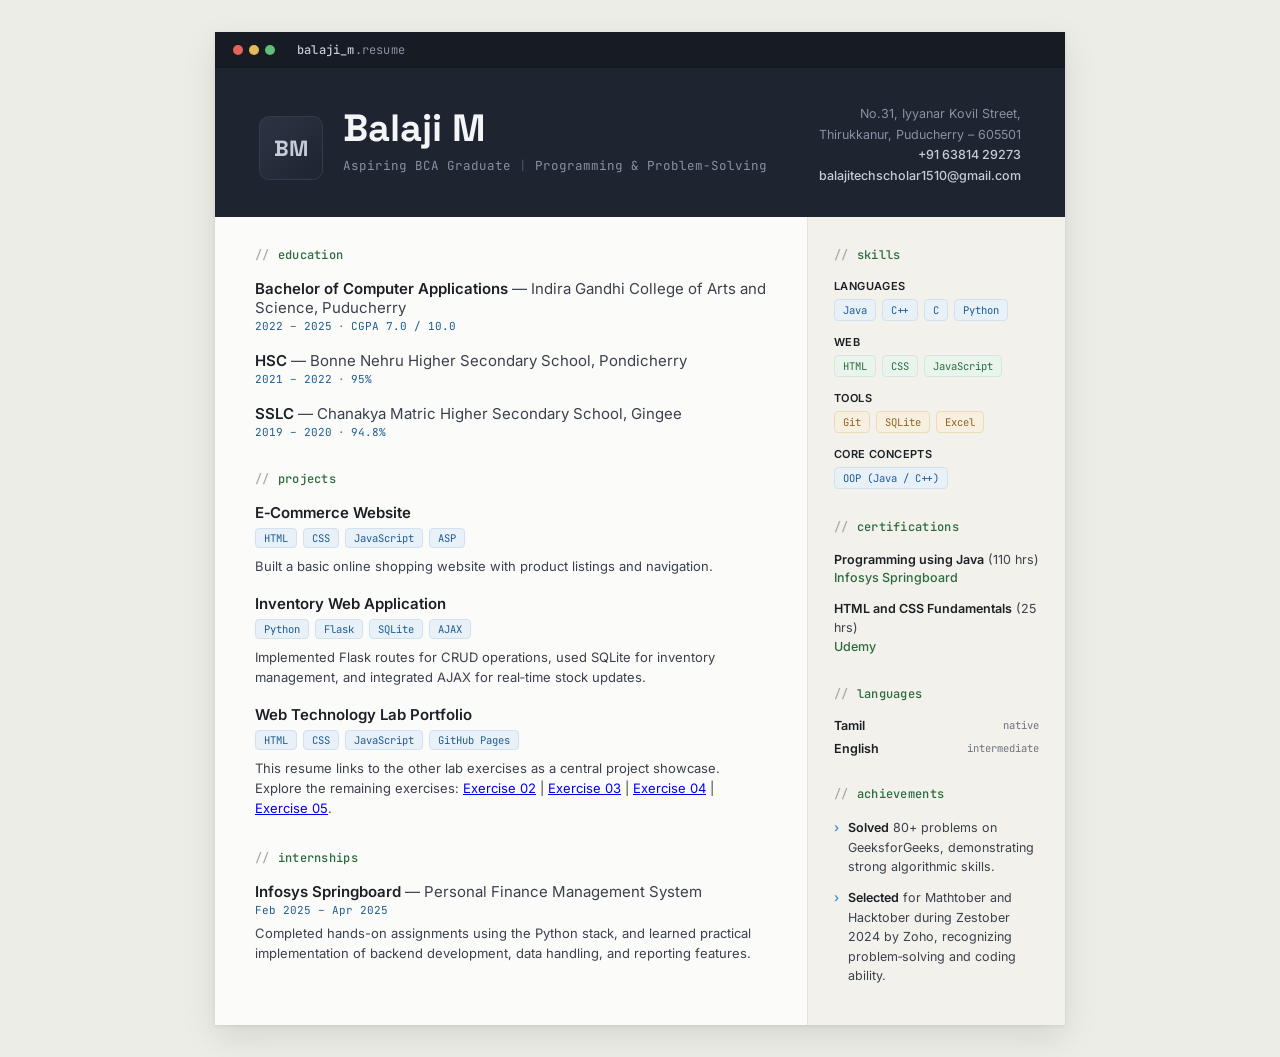
==== index.html @ 6377f4c5 "Sync repository to current workspace state" ====
<!DOCTYPE html>
<html lang="en">
<head>
<meta charset="UTF-8">
<title>Balaji M — Resume</title>
<meta name="viewport" content="width=device-width, initial-scale=1.0">
<link rel="preconnect" href="https://fonts.googleapis.com">
<link rel="preconnect" href="https://fonts.gstatic.com" crossorigin>
<link href="https://fonts.googleapis.com/css2?family=Space+Grotesk:wght@500;600;700&family=JetBrains+Mono:wght@400;500;600&family=Inter:wght@400;500;600&display=swap" rel="stylesheet">
<style>
  :root{
    --ink:#1B2027;
    --ink-soft:#3A414C;
    --muted:#6B7280;
    --paper:#FBFBFA;
    --sidebar:#1E2430;
    --sidebar-text:#C6CDD8;
    --sidebar-muted:#8991A3;
    --line:#E4E3DC;
    --blue:#4C8DCB;
    --blue-dark:#1F5C93;
    --green:#4E9A63;
    --green-dark:#2C6B3D;
    --amber:#B8862E;
    --amber-dark:#8A6421;
    --card-blue-bg:#E8F0F8;
    --card-green-bg:#E9F4EC;
    --card-amber-bg:#F7EFDF;
  }
  *{box-sizing:border-box;}
  html,body{margin:0;padding:0;background:#EDEDE7;}
  body{
    font-family:'Inter',sans-serif;
    color:var(--ink);
    display:flex;
    justify-content:center;
    padding:32px 12px;
  }
  .page{
    width:850px;
    max-width:100%;
    background:var(--paper);
    box-shadow:0 1px 3px rgba(0,0,0,0.08), 0 12px 32px rgba(0,0,0,0.10);
    display:flex;
    flex-direction:column;
    overflow:hidden;
  }
  /* ---- Tab bar (signature element) ---- */
  .tabbar{
    background:#161B24;
    display:flex;
    align-items:center;
    padding:0 18px;
    height:36px;
    gap:6px;
  }
  .dot{width:10px;height:10px;border-radius:50%;}
  .dot.r{background:#E5645A;}
  .dot.y{background:#E5B95C;}
  .dot.g{background:#61C078;}
  .filetab{
    margin-left:16px;
    font-family:'JetBrains Mono',monospace;
    font-size:12px;
    color:var(--sidebar-muted);
    letter-spacing:0.2px;
  }
  .filetab b{color:var(--sidebar-text);font-weight:500;}

  /* ---- Header ---- */
  .header{
    background:var(--sidebar);
    color:var(--sidebar-text);
    padding:36px 44px 30px;
    display:flex;
    justify-content:space-between;
    align-items:flex-end;
    gap:24px;
    flex-wrap:wrap;
  }
  .header-left{display:flex;align-items:center;gap:20px;}
  .avatar{
    width:64px;height:64px;border-radius:10px;
    background:linear-gradient(135deg,#2C3444,#1E2430);
    border:1px solid #333C4E;
    display:flex;align-items:center;justify-content:center;
    font-family:'Space Grotesk',sans-serif;
    font-weight:700;font-size:22px;color:var(--sidebar-text);
    flex-shrink:0;
  }
  .name{
    font-family:'Space Grotesk',sans-serif;
    font-size:38px;
    font-weight:700;
    color:#F4F5F7;
    line-height:1.05;
    margin:0;
  }
  .role{
    font-family:'JetBrains Mono',monospace;
    font-size:12.5px;
    color:var(--sidebar-muted);
    margin-top:8px;
  }
  .role .pipe{color:#4A5468;margin:0 8px;}
  .header-right{
    font-size:12.5px;
    line-height:1.65;
    color:var(--sidebar-muted);
    text-align:right;
    min-width:210px;
  }
  .header-right .bold{color:var(--sidebar-text);font-weight:500;}

  /* ---- Layout ---- */
  .body{
    display:grid;
    grid-template-columns:1fr 258px;
  }
  .main{padding:30px 40px 40px;}
  .side{
    background:#F2F1EB;
    border-left:1px solid var(--line);
    padding:30px 26px 40px;
  }

  /* ---- Section headings (code-comment style) ---- */
  .sec-head{
    font-family:'JetBrains Mono',monospace;
    font-size:12px;
    font-weight:500;
    color:var(--green-dark);
    display:flex;
    align-items:center;
    gap:8px;
    margin:0 0 16px;
    letter-spacing:0.3px;
  }
  .sec-head::before{content:"//";color:#A9AA9F;}
  .side .sec-head{margin-top:30px;}
  .side .sec-head:first-child{margin-top:0;}

  .entry{margin-bottom:18px;}
  .entry:last-child{margin-bottom:0;}
  .entry-title{
    font-size:15px;
    font-weight:600;
    color:var(--ink);
    margin:0 0 2px;
  }
  .entry-title .org{font-weight:400;color:var(--ink-soft);}
  .entry-meta{
    font-family:'JetBrains Mono',monospace;
    font-size:11px;
    color:var(--blue-dark);
    margin:2px 0 6px;
  }
  .entry-meta .sep{color:var(--muted);margin:0 6px;}
  .entry-desc{
    font-size:13px;
    color:var(--ink-soft);
    line-height:1.55;
    margin:0;
  }

  .section{margin-bottom:32px;}
  .section:last-child{margin-bottom:0;}

  /* project tag pill */
  .stack{
    display:flex;flex-wrap:wrap;gap:6px;margin:6px 0 8px;
  }
  .stack span{
    font-family:'JetBrains Mono',monospace;
    font-size:10.5px;
    padding:2px 8px;
    border-radius:4px;
    background:var(--card-blue-bg);
    color:var(--blue-dark);
    border:1px solid #D3E1EF;
  }

  /* ---- Sidebar blocks ---- */
  .contact-list{list-style:none;margin:0 0 4px;padding:0;font-size:12.5px;color:var(--ink-soft);line-height:1.7;}
  .skill-group{margin-bottom:14px;}
  .skill-group:last-child{margin-bottom:0;}
  .skill-label{
    font-size:11px;font-weight:600;color:var(--ink);
    text-transform:uppercase;letter-spacing:0.4px;margin-bottom:6px;
  }
  .chips{display:flex;flex-wrap:wrap;gap:6px;}
  .chip{
    font-family:'JetBrains Mono',monospace;
    font-size:10.5px;
    padding:3px 8px;
    border-radius:4px;
    border:1px solid;
  }
  .chip.blue{background:var(--card-blue-bg);color:var(--blue-dark);border-color:#D3E1EF;}
  .chip.green{background:var(--card-green-bg);color:var(--green-dark);border-color:#D3E9D9;}
  .chip.amber{background:var(--card-amber-bg);color:var(--amber-dark);border-color:#EBDBB8;}

  .cert{margin-bottom:12px;font-size:12.5px;line-height:1.5;color:var(--ink-soft);}
  .cert:last-child{margin-bottom:0;}
  .cert b{color:var(--ink);font-weight:600;}
  .cert .src{color:var(--green-dark);font-weight:500;}

  .lang-row{display:flex;justify-content:space-between;font-size:12.5px;color:var(--ink-soft);margin-bottom:8px;}
  .lang-row:last-child{margin-bottom:0;}
  .lang-row b{color:var(--ink);font-weight:600;}
  .lang-row span.level{font-family:'JetBrains Mono',monospace;font-size:10.5px;color:var(--muted);}

  .ach{font-size:12.5px;color:var(--ink-soft);line-height:1.55;margin-bottom:12px;padding-left:14px;position:relative;}
  .ach:last-child{margin-bottom:0;}
  .ach::before{content:"›";position:absolute;left:0;color:var(--blue);font-weight:600;}
  .ach b{color:var(--ink);font-weight:600;}

  @media print{
    body{background:#fff;padding:0;}
    .page{box-shadow:none;width:100%;}
  }
  @media (max-width:720px){
    .body{grid-template-columns:1fr;}
    .side{border-left:none;border-top:1px solid var(--line);}
    .header{flex-direction:column;align-items:flex-start;}
    .header-right{text-align:left;}
  }
</style>
</head>
<body>
<div class="page">

  <div class="tabbar">
    <span class="dot r"></span><span class="dot y"></span><span class="dot g"></span>
    <span class="filetab"><b>balaji_m</b>.resume</span>
  </div>

  <div class="header">
    <div class="header-left">
      <div class="avatar">BM</div>
      <div>
        <p class="name">Balaji M</p>
        <p class="role">Aspiring BCA Graduate<span class="pipe">|</span>Programming &amp; Problem&#8209;Solving</p>
      </div>
    </div>
    <div class="header-right">
      <div>No.31, Iyyanar Kovil Street,<br>Thirukkanur, Puducherry &#8211; 605501</div>
      <div class="bold">+91 63814 29273</div>
      <div class="bold">balajitechscholar1510@gmail.com</div>
    </div>
  </div>

  <div class="body">
    <div class="main">

      <div class="section">
        <p class="sec-head">education</p>
        <div class="entry">
          <p class="entry-title">Bachelor of Computer Applications <span class="org">— Indira Gandhi College of Arts and Science, Puducherry</span></p>
          <p class="entry-meta">2022 &#8211; 2025<span class="sep">·</span>CGPA 7.0 / 10.0</p>
        </div>
        <div class="entry">
          <p class="entry-title">HSC <span class="org">— Bonne Nehru Higher Secondary School, Pondicherry</span></p>
          <p class="entry-meta">2021 &#8211; 2022<span class="sep">·</span>95%</p>
        </div>
        <div class="entry">
          <p class="entry-title">SSLC <span class="org">— Chanakya Matric Higher Secondary School, Gingee</span></p>
          <p class="entry-meta">2019 &#8211; 2020<span class="sep">·</span>94.8%</p>
        </div>
      </div>

      <div class="section">
        <p class="sec-head">projects</p>
        <div class="entry">
          <p class="entry-title">E&#8209;Commerce Website</p>
          <div class="stack"><span>HTML</span><span>CSS</span><span>JavaScript</span><span>ASP</span></div>
          <p class="entry-desc">Built a basic online shopping website with product listings and navigation.</p>
        </div>
        <div class="entry">
          <p class="entry-title">Inventory Web Application</p>
          <div class="stack"><span>Python</span><span>Flask</span><span>SQLite</span><span>AJAX</span></div>
          <p class="entry-desc">Implemented Flask routes for CRUD operations, used SQLite for inventory management, and integrated AJAX for real&#8209;time stock updates.</p>
        </div>
        <div class="entry">
          <p class="entry-title">Web Technology Lab Portfolio</p>
          <div class="stack"><span>HTML</span><span>CSS</span><span>JavaScript</span><span>GitHub Pages</span></div>
          <p class="entry-desc">This resume links to the other lab exercises as a central project showcase.</p>
          <p class="entry-desc">Explore the remaining exercises: <a href="../Exercise-02/">Exercise 02</a> | <a href="../Exercise-03/">Exercise 03</a> | <a href="../Exercise-04/">Exercise 04</a> | <a href="../Exercise-05/">Exercise 05</a>.</p>
        </div>
      </div>

      <div class="section">
        <p class="sec-head">internships</p>
        <div class="entry">
          <p class="entry-title">Infosys Springboard <span class="org">— Personal Finance Management System</span></p>
          <p class="entry-meta">Feb 2025 &#8211; Apr 2025</p>
          <p class="entry-desc">Completed hands-on assignments using the Python stack, and learned practical implementation of backend development, data handling, and reporting features.</p>
        </div>
      </div>

    </div>

    <div class="side">

      <p class="sec-head">skills</p>
      <div class="skill-group">
        <p class="skill-label">Languages</p>
        <div class="chips">
          <span class="chip blue">Java</span><span class="chip blue">C++</span>
          <span class="chip blue">C</span><span class="chip blue">Python</span>
        </div>
      </div>
      <div class="skill-group">
        <p class="skill-label">Web</p>
        <div class="chips">
          <span class="chip green">HTML</span><span class="chip green">CSS</span><span class="chip green">JavaScript</span>
        </div>
      </div>
      <div class="skill-group">
        <p class="skill-label">Tools</p>
        <div class="chips">
          <span class="chip amber">Git</span><span class="chip amber">SQLite</span><span class="chip amber">Excel</span>
        </div>
      </div>
      <div class="skill-group">
        <p class="skill-label">Core concepts</p>
        <div class="chips"><span class="chip blue">OOP (Java / C++)</span></div>
      </div>

      <p class="sec-head">certifications</p>
      <div class="cert"><b>Programming using Java</b> (110 hrs)<br><span class="src">Infosys Springboard</span></div>
      <div class="cert"><b>HTML and CSS Fundamentals</b> (25 hrs)<br><span class="src">Udemy</span></div>

      <p class="sec-head">languages</p>
      <div class="lang-row"><b>Tamil</b><span class="level">native</span></div>
      <div class="lang-row"><b>English</b><span class="level">intermediate</span></div>

      <p class="sec-head">achievements</p>
      <div class="ach"><b>Solved</b> 80+ problems on GeeksforGeeks, demonstrating strong algorithmic skills.</div>
      <div class="ach"><b>Selected</b> for Mathtober and Hacktober during Zestober 2024 by Zoho, recognizing problem&#8209;solving and coding ability.</div>

    </div>
  </div>

</div>
</body>
</html>
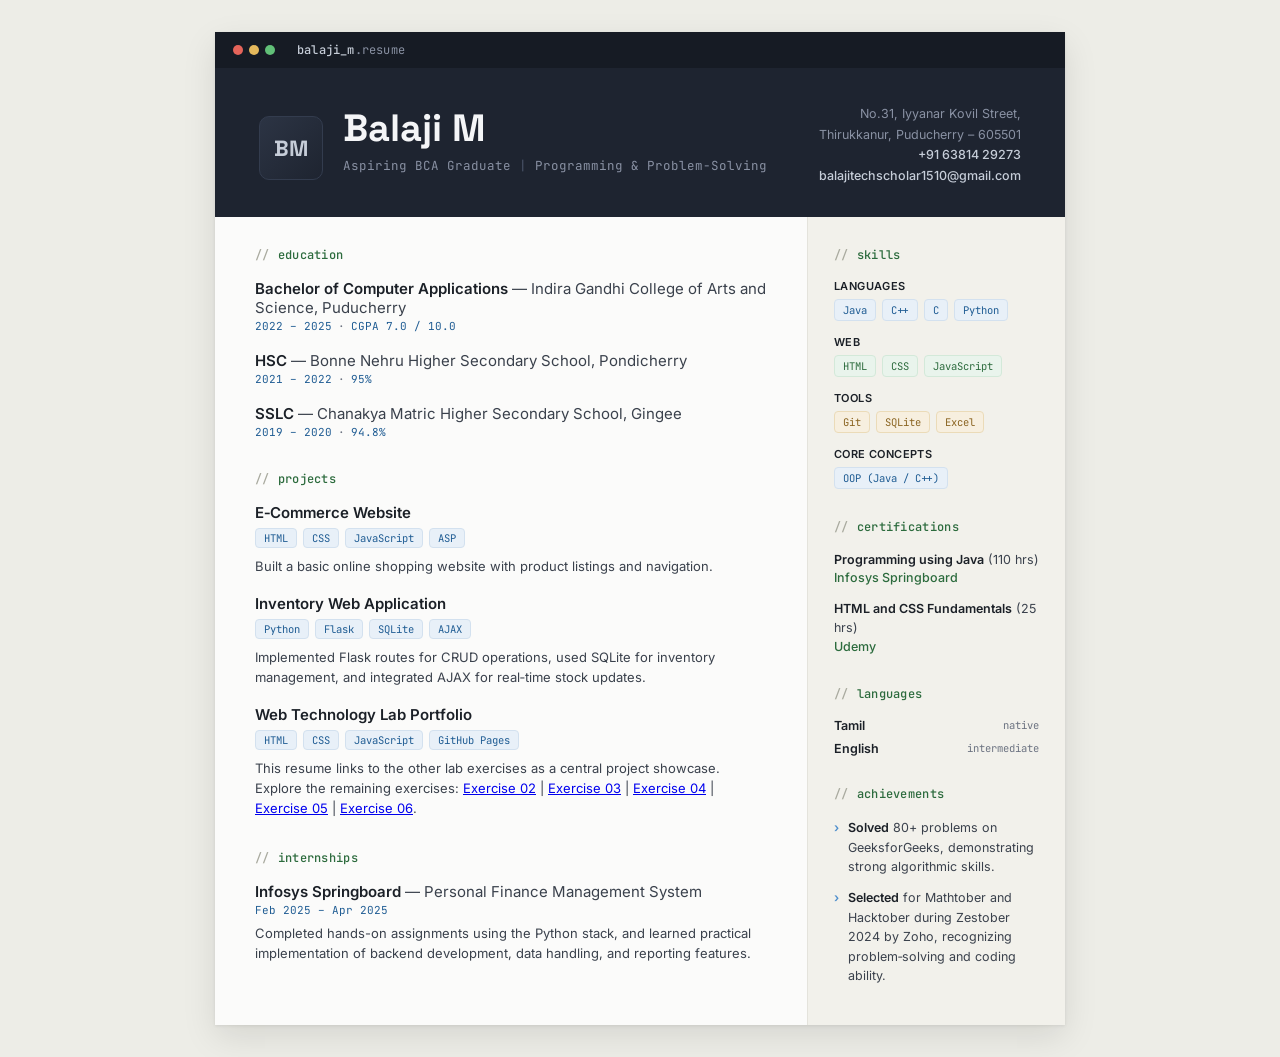
==== commit 5f9941d2: "Add backend exercises 5 and 6" ====
--- a/index.html
+++ b/index.html
@@ -268,7 +268,9 @@
           <p class="entry-meta">2019 &#8211; 2020<span class="sep">·</span>94.8%</p>
         </div>
       </div>
-
+  <div></div>
+  <div></div>
+  <div></div>
       <div class="section">
         <p class="sec-head">projects</p>
         <div class="entry">
@@ -285,7 +287,7 @@
           <p class="entry-title">Web Technology Lab Portfolio</p>
           <div class="stack"><span>HTML</span><span>CSS</span><span>JavaScript</span><span>GitHub Pages</span></div>
           <p class="entry-desc">This resume links to the other lab exercises as a central project showcase.</p>
-          <p class="entry-desc">Explore the remaining exercises: <a href="../Exercise-02/">Exercise 02</a> | <a href="../Exercise-03/">Exercise 03</a> | <a href="../Exercise-04/">Exercise 04</a> | <a href="../Exercise-05/">Exercise 05</a>.</p>
+          <p class="entry-desc">Explore the remaining exercises: <a href="./Exercise-02/index.html">Exercise 02</a> | <a href="./Exercise-03/index.html">Exercise 03</a> | <a href="./Exercise-04/">Exercise 04</a> | <a href="./Exercise-05/index.html">Exercise 05</a> | <a href="./Exercise-06/index.php">Exercise 06</a>.</p>
         </div>
       </div>
 
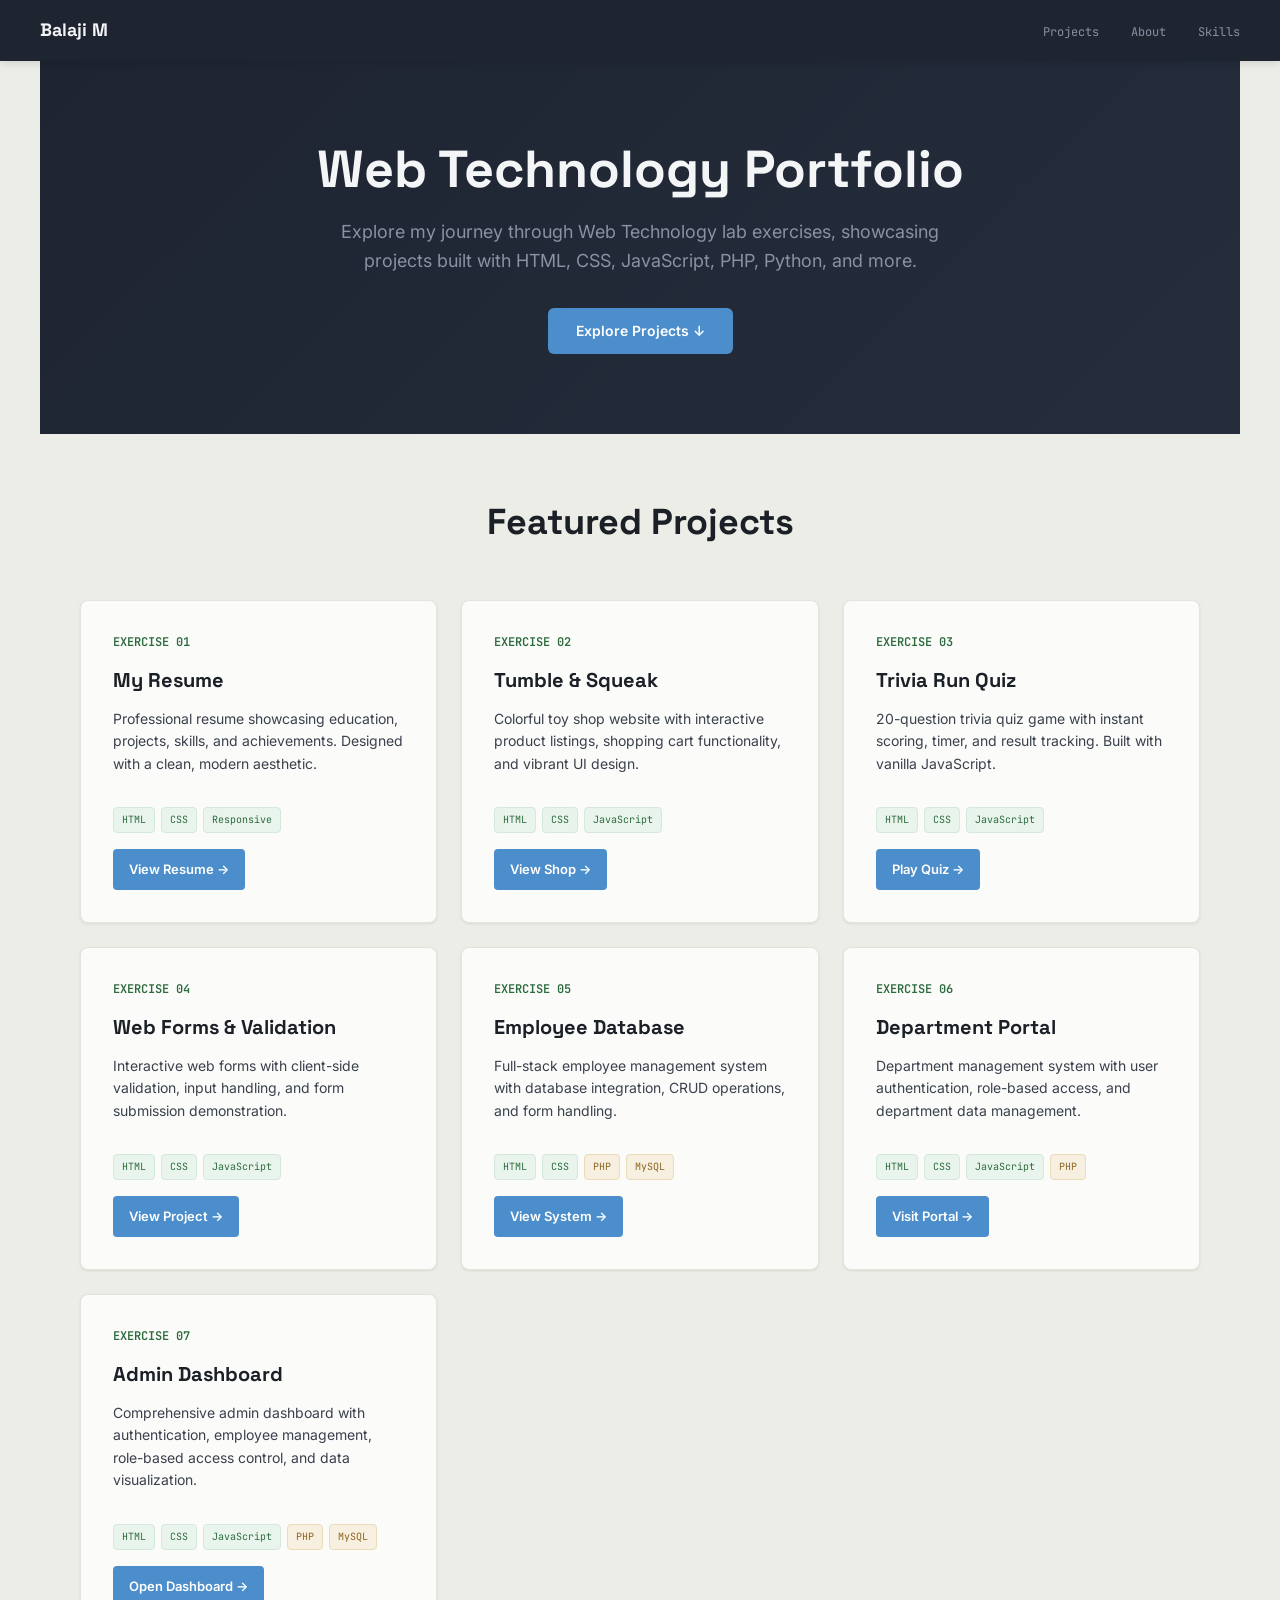
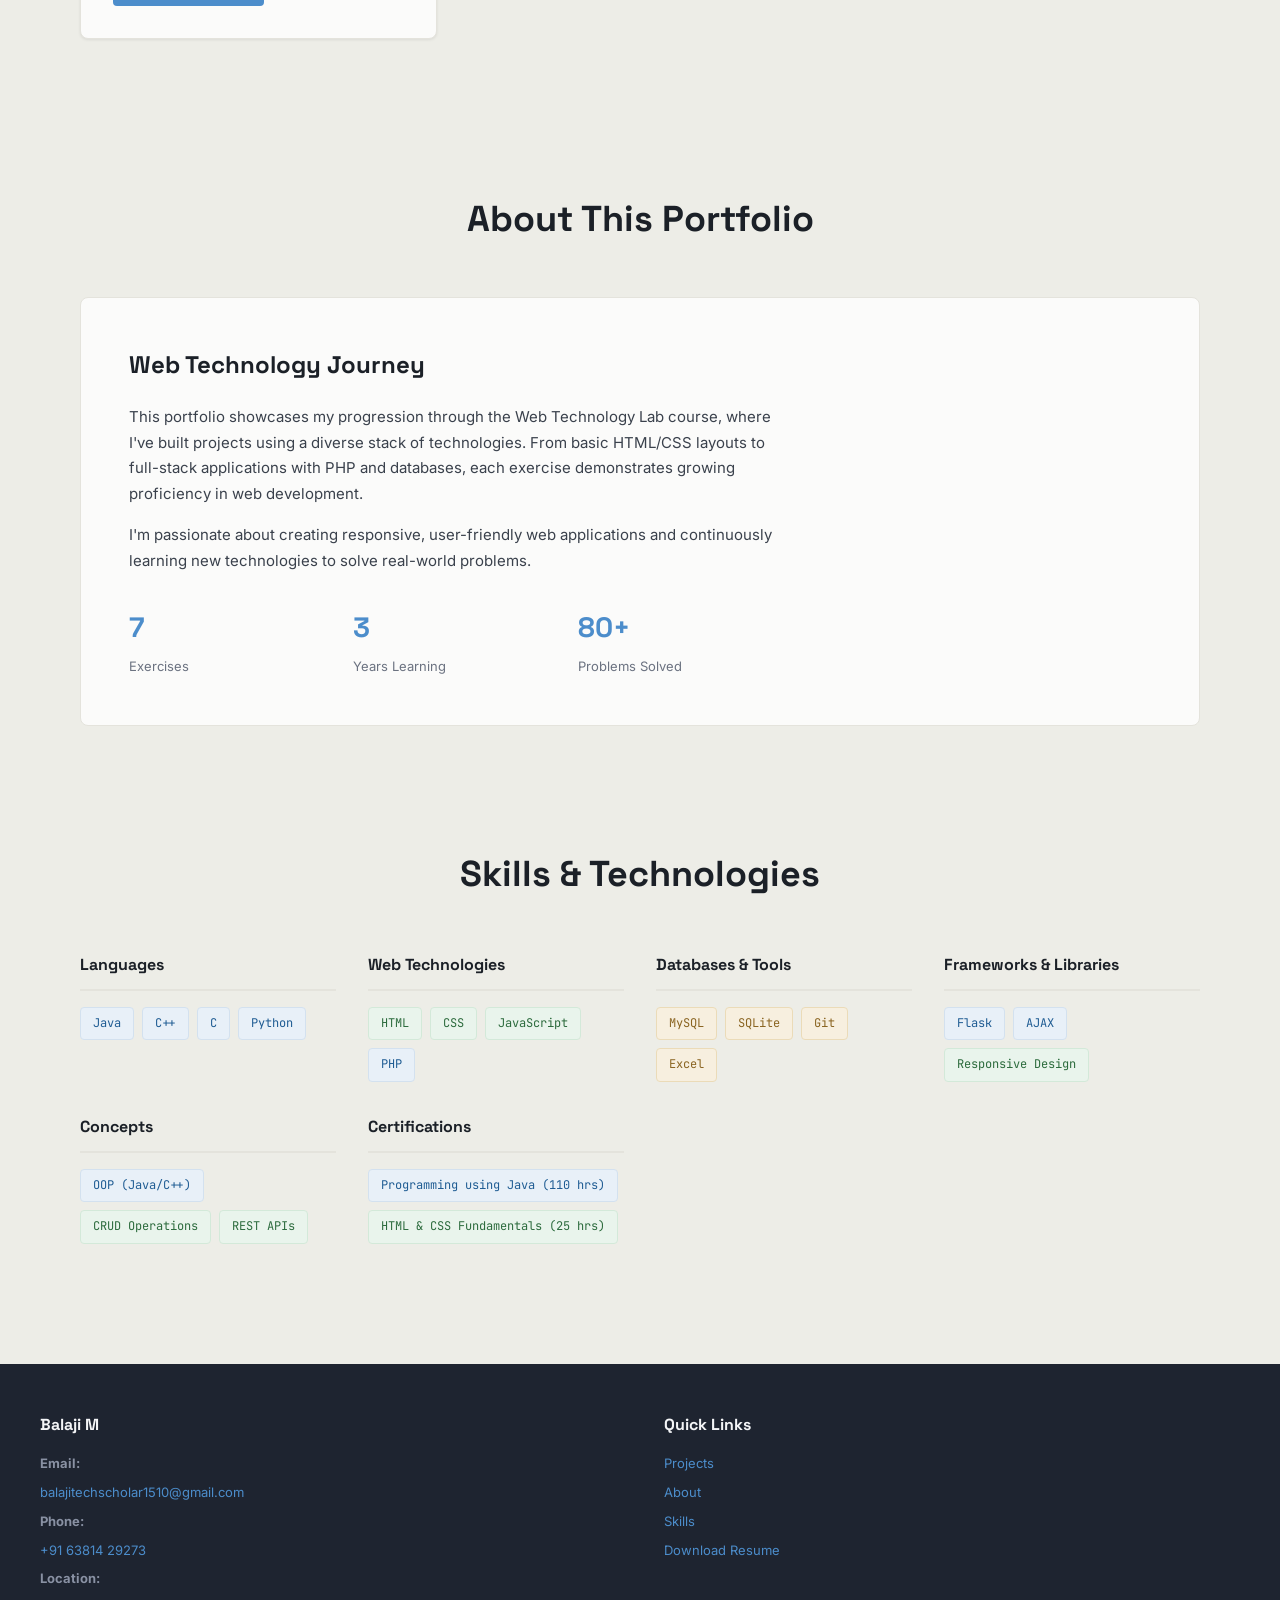
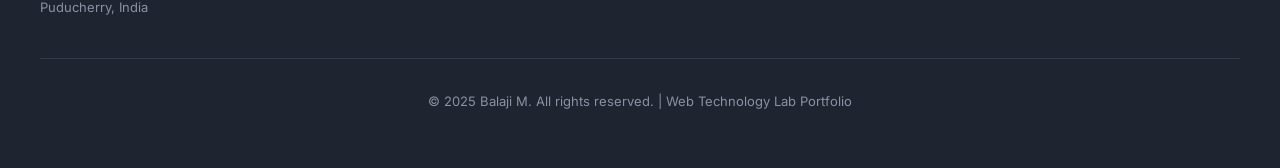
==== commit b62221cc: "Add web technology portfolio exercises Co-authored-by: Copilot <223556219+Copilot@users.noreply.gith" ====
--- a/index.html
+++ b/index.html
@@ -2,7 +2,7 @@
 <html lang="en">
 <head>
 <meta charset="UTF-8">
-<title>Balaji M — Resume</title>
+<title>Balaji M — Web Technology Portfolio</title>
 <meta name="viewport" content="width=device-width, initial-scale=1.0">
 <link rel="preconnect" href="https://fonts.googleapis.com">
 <link rel="preconnect" href="https://fonts.gstatic.com" crossorigin>
@@ -26,324 +26,622 @@
     --card-blue-bg:#E8F0F8;
     --card-green-bg:#E9F4EC;
     --card-amber-bg:#F7EFDF;
+    --bg-light:#EDEDE7;
   }
   *{box-sizing:border-box;}
-  html,body{margin:0;padding:0;background:#EDEDE7;}
+  html,body{margin:0;padding:0;}
   body{
     font-family:'Inter',sans-serif;
     color:var(--ink);
+    background:var(--bg-light);
+    line-height:1.6;
+  }
+  a{color:inherit;text-decoration:none;}
+  a:hover{opacity:0.7;}
+
+  /* ---- Navigation ---- */
+  nav{
+    background:var(--sidebar);
+    color:var(--sidebar-text);
+    padding:16px 40px;
     display:flex;
-    justify-content:center;
-    padding:32px 12px;
-  }
-  .page{
-    width:850px;
-    max-width:100%;
-    background:var(--paper);
-    box-shadow:0 1px 3px rgba(0,0,0,0.08), 0 12px 32px rgba(0,0,0,0.10);
+    justify-content:space-between;
+    align-items:center;
+    position:sticky;
+    top:0;
+    z-index:100;
+    box-shadow:0 2px 8px rgba(0,0,0,0.12);
+  }
+  nav .logo{
+    font-family:'Space Grotesk',sans-serif;
+    font-weight:700;
+    font-size:18px;
+    color:#F4F5F7;
+  }
+  nav ul{
+    list-style:none;
+    margin:0;
+    padding:0;
     display:flex;
-    flex-direction:column;
-    overflow:hidden;
-  }
-  /* ---- Tab bar (signature element) ---- */
-  .tabbar{
-    background:#161B24;
-    display:flex;
-    align-items:center;
-    padding:0 18px;
-    height:36px;
-    gap:6px;
-  }
-  .dot{width:10px;height:10px;border-radius:50%;}
-  .dot.r{background:#E5645A;}
-  .dot.y{background:#E5B95C;}
-  .dot.g{background:#61C078;}
-  .filetab{
-    margin-left:16px;
+    gap:32px;
+  }
+  nav a{
     font-family:'JetBrains Mono',monospace;
     font-size:12px;
     color:var(--sidebar-muted);
-    letter-spacing:0.2px;
-  }
-  .filetab b{color:var(--sidebar-text);font-weight:500;}
-
-  /* ---- Header ---- */
-  .header{
-    background:var(--sidebar);
+    transition:color 0.3s;
+  }
+  nav a:hover{
     color:var(--sidebar-text);
-    padding:36px 44px 30px;
+    text-decoration:underline;
+  }
+
+  /* ---- Hero Section ---- */
+  .hero{
+    background:linear-gradient(135deg, var(--sidebar) 0%, #252D3D 100%);
+    color:var(--sidebar-text);
+    padding:80px 40px;
+    text-align:center;
+    max-width:1200px;
+    margin:0 auto;
+  }
+  .hero h1{
+    font-family:'Space Grotesk',sans-serif;
+    font-size:52px;
+    font-weight:700;
+    color:#F4F5F7;
+    margin:0 0 20px;
+    line-height:1.1;
+  }
+  .hero p{
+    font-size:18px;
+    color:var(--sidebar-muted);
+    max-width:600px;
+    margin:0 auto 32px;
+  }
+  .cta-button{
+    display:inline-block;
+    background:var(--blue);
+    color:white;
+    padding:12px 28px;
+    border-radius:6px;
+    font-size:14px;
+    font-weight:600;
+    transition:background 0.3s;
+  }
+  .cta-button:hover{
+    background:var(--blue-dark);
+    text-decoration:none;
+  }
+
+  /* ---- Container ---- */
+  .container{
+    max-width:1200px;
+    margin:0 auto;
+    padding:0 40px;
+  }
+
+  /* ---- Section ---- */
+  section{
+    padding:60px 0;
+  }
+  section h2{
+    font-family:'Space Grotesk',sans-serif;
+    font-size:36px;
+    font-weight:700;
+    color:var(--ink);
+    margin:0 0 48px;
+    text-align:center;
+  }
+
+  /* ---- Project Grid ---- */
+  .projects-grid{
+    display:grid;
+    grid-template-columns:repeat(auto-fit, minmax(320px, 1fr));
+    gap:24px;
+    margin-bottom:32px;
+  }
+  .project-card{
+    background:var(--paper);
+    border:1px solid var(--line);
+    border-radius:8px;
+    padding:32px;
+    transition:all 0.3s;
+    box-shadow:0 1px 3px rgba(0,0,0,0.08);
     display:flex;
-    justify-content:space-between;
-    align-items:flex-end;
-    gap:24px;
-    flex-wrap:wrap;
-  }
-  .header-left{display:flex;align-items:center;gap:20px;}
-  .avatar{
-    width:64px;height:64px;border-radius:10px;
-    background:linear-gradient(135deg,#2C3444,#1E2430);
-    border:1px solid #333C4E;
-    display:flex;align-items:center;justify-content:center;
-    font-family:'Space Grotesk',sans-serif;
-    font-weight:700;font-size:22px;color:var(--sidebar-text);
-    flex-shrink:0;
-  }
-  .name{
-    font-family:'Space Grotesk',sans-serif;
-    font-size:38px;
-    font-weight:700;
-    color:#F4F5F7;
-    line-height:1.05;
-    margin:0;
-  }
-  .role{
-    font-family:'JetBrains Mono',monospace;
-    font-size:12.5px;
-    color:var(--sidebar-muted);
-    margin-top:8px;
-  }
-  .role .pipe{color:#4A5468;margin:0 8px;}
-  .header-right{
-    font-size:12.5px;
-    line-height:1.65;
-    color:var(--sidebar-muted);
-    text-align:right;
-    min-width:210px;
-  }
-  .header-right .bold{color:var(--sidebar-text);font-weight:500;}
-
-  /* ---- Layout ---- */
-  .body{
-    display:grid;
-    grid-template-columns:1fr 258px;
-  }
-  .main{padding:30px 40px 40px;}
-  .side{
-    background:#F2F1EB;
-    border-left:1px solid var(--line);
-    padding:30px 26px 40px;
-  }
-
-  /* ---- Section headings (code-comment style) ---- */
-  .sec-head{
+    flex-direction:column;
+  }
+  .project-card:hover{
+    box-shadow:0 8px 24px rgba(0,0,0,0.12);
+    transform:translateY(-4px);
+    border-color:var(--blue);
+  }
+  .project-card .number{
     font-family:'JetBrains Mono',monospace;
     font-size:12px;
-    font-weight:500;
     color:var(--green-dark);
+    font-weight:600;
+    margin-bottom:12px;
+  }
+  .project-card h3{
+    font-family:'Space Grotesk',sans-serif;
+    font-size:20px;
+    font-weight:700;
+    color:var(--ink);
+    margin:0 0 12px;
+  }
+  .project-card p{
+    font-size:14px;
+    color:var(--ink-soft);
+    margin:0 0 16px;
+    flex-grow:1;
+  }
+  .project-card .tech-stack{
     display:flex;
-    align-items:center;
-    gap:8px;
-    margin:0 0 16px;
-    letter-spacing:0.3px;
-  }
-  .sec-head::before{content:"//";color:#A9AA9F;}
-  .side .sec-head{margin-top:30px;}
-  .side .sec-head:first-child{margin-top:0;}
-
-  .entry{margin-bottom:18px;}
-  .entry:last-child{margin-bottom:0;}
-  .entry-title{
-    font-size:15px;
-    font-weight:600;
-    color:var(--ink);
-    margin:0 0 2px;
-  }
-  .entry-title .org{font-weight:400;color:var(--ink-soft);}
-  .entry-meta{
+    flex-wrap:wrap;
+    gap:6px;
+    margin:16px 0;
+  }
+  .tech-stack span{
     font-family:'JetBrains Mono',monospace;
-    font-size:11px;
-    color:var(--blue-dark);
-    margin:2px 0 6px;
-  }
-  .entry-meta .sep{color:var(--muted);margin:0 6px;}
-  .entry-desc{
-    font-size:13px;
-    color:var(--ink-soft);
-    line-height:1.55;
-    margin:0;
-  }
-
-  .section{margin-bottom:32px;}
-  .section:last-child{margin-bottom:0;}
-
-  /* project tag pill */
-  .stack{
-    display:flex;flex-wrap:wrap;gap:6px;margin:6px 0 8px;
-  }
-  .stack span{
-    font-family:'JetBrains Mono',monospace;
-    font-size:10.5px;
-    padding:2px 8px;
+    font-size:10px;
+    padding:4px 8px;
     border-radius:4px;
     background:var(--card-blue-bg);
     color:var(--blue-dark);
     border:1px solid #D3E1EF;
   }
-
-  /* ---- Sidebar blocks ---- */
-  .contact-list{list-style:none;margin:0 0 4px;padding:0;font-size:12.5px;color:var(--ink-soft);line-height:1.7;}
-  .skill-group{margin-bottom:14px;}
-  .skill-group:last-child{margin-bottom:0;}
-  .skill-label{
-    font-size:11px;font-weight:600;color:var(--ink);
-    text-transform:uppercase;letter-spacing:0.4px;margin-bottom:6px;
-  }
-  .chips{display:flex;flex-wrap:wrap;gap:6px;}
-  .chip{
+  .tech-stack span.lang{background:var(--card-blue-bg);color:var(--blue-dark);border-color:#D3E1EF;}
+  .tech-stack span.web{background:var(--card-green-bg);color:var(--green-dark);border-color:#D3E9D9;}
+  .tech-stack span.tool{background:var(--card-amber-bg);color:var(--amber-dark);border-color:#EBDBB8;}
+  .tech-stack span.framework{background:var(--card-green-bg);color:var(--green-dark);border-color:#D3E9D9;}
+  .project-card a.view-btn{
+    display:inline-block;
+    background:var(--blue);
+    color:white;
+    padding:10px 16px;
+    border-radius:4px;
+    font-size:13px;
+    font-weight:600;
+    transition:background 0.3s;
+    align-self:flex-start;
+    margin-top:auto;
+  }
+  .project-card a.view-btn:hover{
+    background:var(--blue-dark);
+    text-decoration:none;
+  }
+
+  /* ---- About Section ---- */
+  .about{
+    background:var(--paper);
+    border:1px solid var(--line);
+    border-radius:8px;
+    padding:48px;
+  }
+  .about-content{
+    display:grid;
+    grid-template-columns:2fr 1fr;
+    gap:48px;
+  }
+  .about h3{
+    font-family:'Space Grotesk',sans-serif;
+    font-size:24px;
+    font-weight:700;
+    color:var(--ink);
+    margin:0 0 20px;
+  }
+  .about p{
+    font-size:15px;
+    color:var(--ink-soft);
+    margin:0 0 16px;
+    line-height:1.7;
+  }
+  .about-stats{
+    display:flex;
+    gap:24px;
+    flex-wrap:wrap;
+    margin-top:32px;
+  }
+  .stat{
+    flex:1;
+    min-width:120px;
+  }
+  .stat-number{
+    font-family:'Space Grotesk',sans-serif;
+    font-size:28px;
+    font-weight:700;
+    color:var(--blue);
+  }
+  .stat-label{
+    font-size:13px;
+    color:var(--muted);
+    margin-top:6px;
+  }
+
+  /* ---- Skills Section ---- */
+  .skills-grid{
+    display:grid;
+    grid-template-columns:repeat(auto-fit, minmax(200px, 1fr));
+    gap:32px;
+  }
+  .skill-category h3{
+    font-family:'Space Grotesk',sans-serif;
+    font-size:16px;
+    font-weight:700;
+    color:var(--ink);
+    margin:0 0 16px;
+    padding-bottom:12px;
+    border-bottom:2px solid var(--line);
+  }
+  .skill-items{
+    display:flex;
+    flex-wrap:wrap;
+    gap:8px;
+  }
+  .skill-tag{
     font-family:'JetBrains Mono',monospace;
-    font-size:10.5px;
-    padding:3px 8px;
+    font-size:12px;
+    padding:6px 12px;
     border-radius:4px;
-    border:1px solid;
-  }
-  .chip.blue{background:var(--card-blue-bg);color:var(--blue-dark);border-color:#D3E1EF;}
-  .chip.green{background:var(--card-green-bg);color:var(--green-dark);border-color:#D3E9D9;}
-  .chip.amber{background:var(--card-amber-bg);color:var(--amber-dark);border-color:#EBDBB8;}
-
-  .cert{margin-bottom:12px;font-size:12.5px;line-height:1.5;color:var(--ink-soft);}
-  .cert:last-child{margin-bottom:0;}
-  .cert b{color:var(--ink);font-weight:600;}
-  .cert .src{color:var(--green-dark);font-weight:500;}
-
-  .lang-row{display:flex;justify-content:space-between;font-size:12.5px;color:var(--ink-soft);margin-bottom:8px;}
-  .lang-row:last-child{margin-bottom:0;}
-  .lang-row b{color:var(--ink);font-weight:600;}
-  .lang-row span.level{font-family:'JetBrains Mono',monospace;font-size:10.5px;color:var(--muted);}
-
-  .ach{font-size:12.5px;color:var(--ink-soft);line-height:1.55;margin-bottom:12px;padding-left:14px;position:relative;}
-  .ach:last-child{margin-bottom:0;}
-  .ach::before{content:"›";position:absolute;left:0;color:var(--blue);font-weight:600;}
-  .ach b{color:var(--ink);font-weight:600;}
-
-  @media print{
-    body{background:#fff;padding:0;}
-    .page{box-shadow:none;width:100%;}
-  }
-  @media (max-width:720px){
-    .body{grid-template-columns:1fr;}
-    .side{border-left:none;border-top:1px solid var(--line);}
-    .header{flex-direction:column;align-items:flex-start;}
-    .header-right{text-align:left;}
+    background:var(--card-blue-bg);
+    color:var(--blue-dark);
+    border:1px solid #D3E1EF;
+  }
+  .skill-tag.lang{background:var(--card-blue-bg);color:var(--blue-dark);border-color:#D3E1EF;}
+  .skill-tag.web{background:var(--card-green-bg);color:var(--green-dark);border-color:#D3E9D9;}
+  .skill-tag.tool{background:var(--card-amber-bg);color:var(--amber-dark);border-color:#EBDBB8;}
+
+  /* ---- Footer ---- */
+  footer{
+    background:var(--sidebar);
+    color:var(--sidebar-text);
+    padding:48px 40px;
+    margin-top:60px;
+  }
+  footer .footer-content{
+    max-width:1200px;
+    margin:0 auto;
+    display:grid;
+    grid-template-columns:1fr 1fr;
+    gap:48px;
+  }
+  footer h3{
+    font-family:'Space Grotesk',sans-serif;
+    font-size:16px;
+    font-weight:700;
+    color:#F4F5F7;
+    margin:0 0 16px;
+  }
+  footer p{
+    font-size:13px;
+    color:var(--sidebar-muted);
+    margin:0 0 8px;
+  }
+  footer a{
+    color:var(--blue);
+    transition:color 0.3s;
+  }
+  footer a:hover{
+    color:var(--sidebar-text);
+  }
+  .footer-contact{
+    display:flex;
+    flex-direction:column;
+    gap:8px;
+  }
+  .footer-divider{
+    height:1px;
+    background:#333C4E;
+    margin:32px 0;
+  }
+  .footer-bottom{
+    text-align:center;
+    font-size:12px;
+    color:var(--sidebar-muted);
+  }
+
+  /* ---- Timeline View ---- */
+  .timeline{
+    position:relative;
+    padding:40px 0;
+  }
+  .timeline::before{
+    content:"";
+    position:absolute;
+    left:50%;
+    transform:translateX(-50%);
+    width:2px;
+    height:100%;
+    background:var(--line);
+  }
+  .timeline-item{
+    margin-bottom:48px;
+    width:45%;
+  }
+  .timeline-item:nth-child(odd){
+    margin-left:0;
+    text-align:right;
+  }
+  .timeline-item:nth-child(even){
+    margin-left:55%;
+  }
+  .timeline-dot{
+    position:absolute;
+    width:12px;
+    height:12px;
+    background:var(--blue);
+    border:3px solid var(--paper);
+    border-radius:50%;
+    left:50%;
+    transform:translateX(-50%);
+    top:8px;
+  }
+
+  /* ---- Responsive ---- */
+  @media (max-width:768px){
+    nav ul{gap:16px;}
+    nav{padding:12px 20px;}
+    .hero{padding:60px 20px;}
+    .hero h1{font-size:36px;}
+    .container{padding:0 20px;}
+    .projects-grid{grid-template-columns:1fr;}
+    .about-content{grid-template-columns:1fr;}
+    footer .footer-content{grid-template-columns:1fr;gap:24px;}
+    .timeline::before{display:none;}
+    .timeline-item{width:100%;margin-left:0 !important;text-align:left !important;}
+    .timeline-dot{display:none;}
+  }
+
+  @media (max-width:480px){
+    .hero h1{font-size:28px;}
+    nav ul{flex-wrap:wrap;gap:12px;}
+    section h2{font-size:24px;margin:0 0 32px;}
   }
 </style>
 </head>
 <body>
-<div class="page">
-
-  <div class="tabbar">
-    <span class="dot r"></span><span class="dot y"></span><span class="dot g"></span>
-    <span class="filetab"><b>balaji_m</b>.resume</span>
-  </div>
-
-  <div class="header">
-    <div class="header-left">
-      <div class="avatar">BM</div>
-      <div>
-        <p class="name">Balaji M</p>
-        <p class="role">Aspiring BCA Graduate<span class="pipe">|</span>Programming &amp; Problem&#8209;Solving</p>
-      </div>
-    </div>
-    <div class="header-right">
-      <div>No.31, Iyyanar Kovil Street,<br>Thirukkanur, Puducherry &#8211; 605501</div>
-      <div class="bold">+91 63814 29273</div>
-      <div class="bold">balajitechscholar1510@gmail.com</div>
+
+<!-- Navigation -->
+<nav>
+  <div class="logo">Balaji M</div>
+  <ul>
+    <li><a href="#projects">Projects</a></li>
+    <li><a href="#about">About</a></li>
+    <li><a href="#skills">Skills</a></li>
+  </ul>
+</nav>
+
+<!-- Hero Section -->
+<div class="hero">
+  <h1>Web Technology Portfolio</h1>
+  <p>Explore my journey through Web Technology lab exercises, showcasing projects built with HTML, CSS, JavaScript, PHP, Python, and more.</p>
+  <a href="#projects" class="cta-button">Explore Projects ↓</a>
+</div>
+
+<!-- Projects Section -->
+<section id="projects">
+  <div class="container">
+    <h2>Featured Projects</h2>
+
+    <div class="projects-grid">
+
+      <!-- Exercise 01: Resume -->
+      <div class="project-card">
+        <div class="number">EXERCISE 01</div>
+        <h3>My Resume</h3>
+        <p>Professional resume showcasing education, projects, skills, and achievements. Designed with a clean, modern aesthetic.</p>
+        <div class="tech-stack">
+          <span class="web">HTML</span>
+          <span class="web">CSS</span>
+          <span class="web">Responsive</span>
+        </div>
+        <a href="./Exercise-01/resume.html" class="view-btn">View Resume →</a>
+      </div>
+
+      <!-- Exercise 02: Toy Shop -->
+      <div class="project-card">
+        <div class="number">EXERCISE 02</div>
+        <h3>Tumble & Squeak</h3>
+        <p>Colorful toy shop website with interactive product listings, shopping cart functionality, and vibrant UI design.</p>
+        <div class="tech-stack">
+          <span class="web">HTML</span>
+          <span class="web">CSS</span>
+          <span class="web">JavaScript</span>
+        </div>
+        <a href="./Exercise-02/index.html" class="view-btn">View Shop →</a>
+      </div>
+
+      <!-- Exercise 03: Quiz -->
+      <div class="project-card">
+        <div class="number">EXERCISE 03</div>
+        <h3>Trivia Run Quiz</h3>
+        <p>20-question trivia quiz game with instant scoring, timer, and result tracking. Built with vanilla JavaScript.</p>
+        <div class="tech-stack">
+          <span class="web">HTML</span>
+          <span class="web">CSS</span>
+          <span class="web">JavaScript</span>
+        </div>
+        <a href="./Exercise-03/index.html" class="view-btn">Play Quiz →</a>
+      </div>
+
+      <!-- Exercise 04 -->
+      <div class="project-card">
+        <div class="number">EXERCISE 04</div>
+        <h3>Web Forms & Validation</h3>
+        <p>Interactive web forms with client-side validation, input handling, and form submission demonstration.</p>
+        <div class="tech-stack">
+          <span class="web">HTML</span>
+          <span class="web">CSS</span>
+          <span class="web">JavaScript</span>
+        </div>
+        <a href="./Exercise-04/index.html" class="view-btn">View Project →</a>
+      </div>
+
+      <!-- Exercise 05: Employee Management -->
+      <div class="project-card">
+        <div class="number">EXERCISE 05</div>
+        <h3>Employee Database</h3>
+        <p>Full-stack employee management system with database integration, CRUD operations, and form handling.</p>
+        <div class="tech-stack">
+          <span class="web">HTML</span>
+          <span class="web">CSS</span>
+          <span class="tool">PHP</span>
+          <span class="tool">MySQL</span>
+        </div>
+        <a href="./Exercise-05/index.php" class="view-btn">View System →</a>
+      </div>
+
+      <!-- Exercise 06: Department System -->
+      <div class="project-card">
+        <div class="number">EXERCISE 06</div>
+        <h3>Department Portal</h3>
+        <p>Department management system with user authentication, role-based access, and department data management.</p>
+        <div class="tech-stack">
+          <span class="web">HTML</span>
+          <span class="web">CSS</span>
+          <span class="web">JavaScript</span>
+          <span class="tool">PHP</span>
+        </div>
+        <a href="./Exercise-06/index.php" class="view-btn">Visit Portal →</a>
+      </div>
+
+      <!-- Exercise 07: Advanced Dashboard -->
+      <div class="project-card">
+        <div class="number">EXERCISE 07</div>
+        <h3>Admin Dashboard</h3>
+        <p>Comprehensive admin dashboard with authentication, employee management, role-based access control, and data visualization.</p>
+        <div class="tech-stack">
+          <span class="web">HTML</span>
+          <span class="web">CSS</span>
+          <span class="web">JavaScript</span>
+          <span class="tool">PHP</span>
+          <span class="tool">MySQL</span>
+        </div>
+        <a href="./Exercise-07/index.php" class="view-btn">Open Dashboard →</a>
+      </div>
+
     </div>
   </div>
-
-  <div class="body">
-    <div class="main">
-
-      <div class="section">
-        <p class="sec-head">education</p>
-        <div class="entry">
-          <p class="entry-title">Bachelor of Computer Applications <span class="org">— Indira Gandhi College of Arts and Science, Puducherry</span></p>
-          <p class="entry-meta">2022 &#8211; 2025<span class="sep">·</span>CGPA 7.0 / 10.0</p>
-        </div>
-        <div class="entry">
-          <p class="entry-title">HSC <span class="org">— Bonne Nehru Higher Secondary School, Pondicherry</span></p>
-          <p class="entry-meta">2021 &#8211; 2022<span class="sep">·</span>95%</p>
-        </div>
-        <div class="entry">
-          <p class="entry-title">SSLC <span class="org">— Chanakya Matric Higher Secondary School, Gingee</span></p>
-          <p class="entry-meta">2019 &#8211; 2020<span class="sep">·</span>94.8%</p>
-        </div>
-      </div>
-  <div></div>
-  <div></div>
-  <div></div>
-      <div class="section">
-        <p class="sec-head">projects</p>
-        <div class="entry">
-          <p class="entry-title">E&#8209;Commerce Website</p>
-          <div class="stack"><span>HTML</span><span>CSS</span><span>JavaScript</span><span>ASP</span></div>
-          <p class="entry-desc">Built a basic online shopping website with product listings and navigation.</p>
-        </div>
-        <div class="entry">
-          <p class="entry-title">Inventory Web Application</p>
-          <div class="stack"><span>Python</span><span>Flask</span><span>SQLite</span><span>AJAX</span></div>
-          <p class="entry-desc">Implemented Flask routes for CRUD operations, used SQLite for inventory management, and integrated AJAX for real&#8209;time stock updates.</p>
-        </div>
-        <div class="entry">
-          <p class="entry-title">Web Technology Lab Portfolio</p>
-          <div class="stack"><span>HTML</span><span>CSS</span><span>JavaScript</span><span>GitHub Pages</span></div>
-          <p class="entry-desc">This resume links to the other lab exercises as a central project showcase.</p>
-          <p class="entry-desc">Explore the remaining exercises: <a href="./Exercise-02/index.html">Exercise 02</a> | <a href="./Exercise-03/index.html">Exercise 03</a> | <a href="./Exercise-04/">Exercise 04</a> | <a href="./Exercise-05/index.html">Exercise 05</a> | <a href="./Exercise-06/index.php">Exercise 06</a>.</p>
-        </div>
-      </div>
-
-      <div class="section">
-        <p class="sec-head">internships</p>
-        <div class="entry">
-          <p class="entry-title">Infosys Springboard <span class="org">— Personal Finance Management System</span></p>
-          <p class="entry-meta">Feb 2025 &#8211; Apr 2025</p>
-          <p class="entry-desc">Completed hands-on assignments using the Python stack, and learned practical implementation of backend development, data handling, and reporting features.</p>
-        </div>
-      </div>
-
-    </div>
-
-    <div class="side">
-
-      <p class="sec-head">skills</p>
-      <div class="skill-group">
-        <p class="skill-label">Languages</p>
-        <div class="chips">
-          <span class="chip blue">Java</span><span class="chip blue">C++</span>
-          <span class="chip blue">C</span><span class="chip blue">Python</span>
-        </div>
-      </div>
-      <div class="skill-group">
-        <p class="skill-label">Web</p>
-        <div class="chips">
-          <span class="chip green">HTML</span><span class="chip green">CSS</span><span class="chip green">JavaScript</span>
-        </div>
-      </div>
-      <div class="skill-group">
-        <p class="skill-label">Tools</p>
-        <div class="chips">
-          <span class="chip amber">Git</span><span class="chip amber">SQLite</span><span class="chip amber">Excel</span>
-        </div>
-      </div>
-      <div class="skill-group">
-        <p class="skill-label">Core concepts</p>
-        <div class="chips"><span class="chip blue">OOP (Java / C++)</span></div>
-      </div>
-
-      <p class="sec-head">certifications</p>
-      <div class="cert"><b>Programming using Java</b> (110 hrs)<br><span class="src">Infosys Springboard</span></div>
-      <div class="cert"><b>HTML and CSS Fundamentals</b> (25 hrs)<br><span class="src">Udemy</span></div>
-
-      <p class="sec-head">languages</p>
-      <div class="lang-row"><b>Tamil</b><span class="level">native</span></div>
-      <div class="lang-row"><b>English</b><span class="level">intermediate</span></div>
-
-      <p class="sec-head">achievements</p>
-      <div class="ach"><b>Solved</b> 80+ problems on GeeksforGeeks, demonstrating strong algorithmic skills.</div>
-      <div class="ach"><b>Selected</b> for Mathtober and Hacktober during Zestober 2024 by Zoho, recognizing problem&#8209;solving and coding ability.</div>
-
+</section>
+
+<!-- About Section -->
+<section id="about">
+  <div class="container">
+    <h2>About This Portfolio</h2>
+    <div class="about">
+      <div class="about-content">
+        <div>
+          <h3>Web Technology Journey</h3>
+          <p>This portfolio showcases my progression through the Web Technology Lab course, where I've built projects using a diverse stack of technologies. From basic HTML/CSS layouts to full-stack applications with PHP and databases, each exercise demonstrates growing proficiency in web development.</p>
+          <p>I'm passionate about creating responsive, user-friendly web applications and continuously learning new technologies to solve real-world problems.</p>
+          <div class="about-stats">
+            <div class="stat">
+              <div class="stat-number">7</div>
+              <div class="stat-label">Exercises</div>
+            </div>
+            <div class="stat">
+              <div class="stat-number">3</div>
+              <div class="stat-label">Years Learning</div>
+            </div>
+            <div class="stat">
+              <div class="stat-number">80+</div>
+              <div class="stat-label">Problems Solved</div>
+            </div>
+          </div>
+        </div>
+      </div>
     </div>
   </div>
-
-</div>
+</section>
+
+<!-- Skills Section -->
+<section id="skills">
+  <div class="container">
+    <h2>Skills & Technologies</h2>
+    <div class="skills-grid">
+      <div class="skill-category">
+        <h3>Languages</h3>
+        <div class="skill-items">
+          <span class="skill-tag lang">Java</span>
+          <span class="skill-tag lang">C++</span>
+          <span class="skill-tag lang">C</span>
+          <span class="skill-tag lang">Python</span>
+        </div>
+      </div>
+      <div class="skill-category">
+        <h3>Web Technologies</h3>
+        <div class="skill-items">
+          <span class="skill-tag web">HTML</span>
+          <span class="skill-tag web">CSS</span>
+          <span class="skill-tag web">JavaScript</span>
+          <span class="skill-tag framework">PHP</span>
+        </div>
+      </div>
+      <div class="skill-category">
+        <h3>Databases & Tools</h3>
+        <div class="skill-items">
+          <span class="skill-tag tool">MySQL</span>
+          <span class="skill-tag tool">SQLite</span>
+          <span class="skill-tag tool">Git</span>
+          <span class="skill-tag tool">Excel</span>
+        </div>
+      </div>
+      <div class="skill-category">
+        <h3>Frameworks & Libraries</h3>
+        <div class="skill-items">
+          <span class="skill-tag framework">Flask</span>
+          <span class="skill-tag framework">AJAX</span>
+          <span class="skill-tag web">Responsive Design</span>
+        </div>
+      </div>
+      <div class="skill-category">
+        <h3>Concepts</h3>
+        <div class="skill-items">
+          <span class="skill-tag lang">OOP (Java/C++)</span>
+          <span class="skill-tag web">CRUD Operations</span>
+          <span class="skill-tag web">REST APIs</span>
+        </div>
+      </div>
+      <div class="skill-category">
+        <h3>Certifications</h3>
+        <div class="skill-items">
+          <span class="skill-tag lang">Programming using Java (110 hrs)</span>
+          <span class="skill-tag web">HTML & CSS Fundamentals (25 hrs)</span>
+        </div>
+      </div>
+    </div>
+  </div>
+</section>
+
+<!-- Footer -->
+<footer>
+  <div class="footer-content">
+    <div>
+      <h3>Balaji M</h3>
+      <p class="footer-contact">
+        <strong>Email:</strong> <a href="mailto:balajitechscholar1510@gmail.com">balajitechscholar1510@gmail.com</a>
+      </p>
+      <p class="footer-contact">
+        <strong>Phone:</strong> <a href="tel:+916381429273">+91 63814 29273</a>
+      </p>
+      <p class="footer-contact">
+        <strong>Location:</strong> Puducherry, India
+      </p>
+    </div>
+    <div>
+      <h3>Quick Links</h3>
+      <p><a href="#projects">Projects</a></p>
+      <p><a href="#about">About</a></p>
+      <p><a href="#skills">Skills</a></p>
+      <p><a href="./Exercise-01/resume.html">Download Resume</a></p>
+    </div>
+  </div>
+  <div class="footer-divider"></div>
+  <div class="footer-bottom">
+    <p>© 2025 Balaji M. All rights reserved. | Web Technology Lab Portfolio</p>
+  </div>
+</footer>
+
 </body>
 </html>
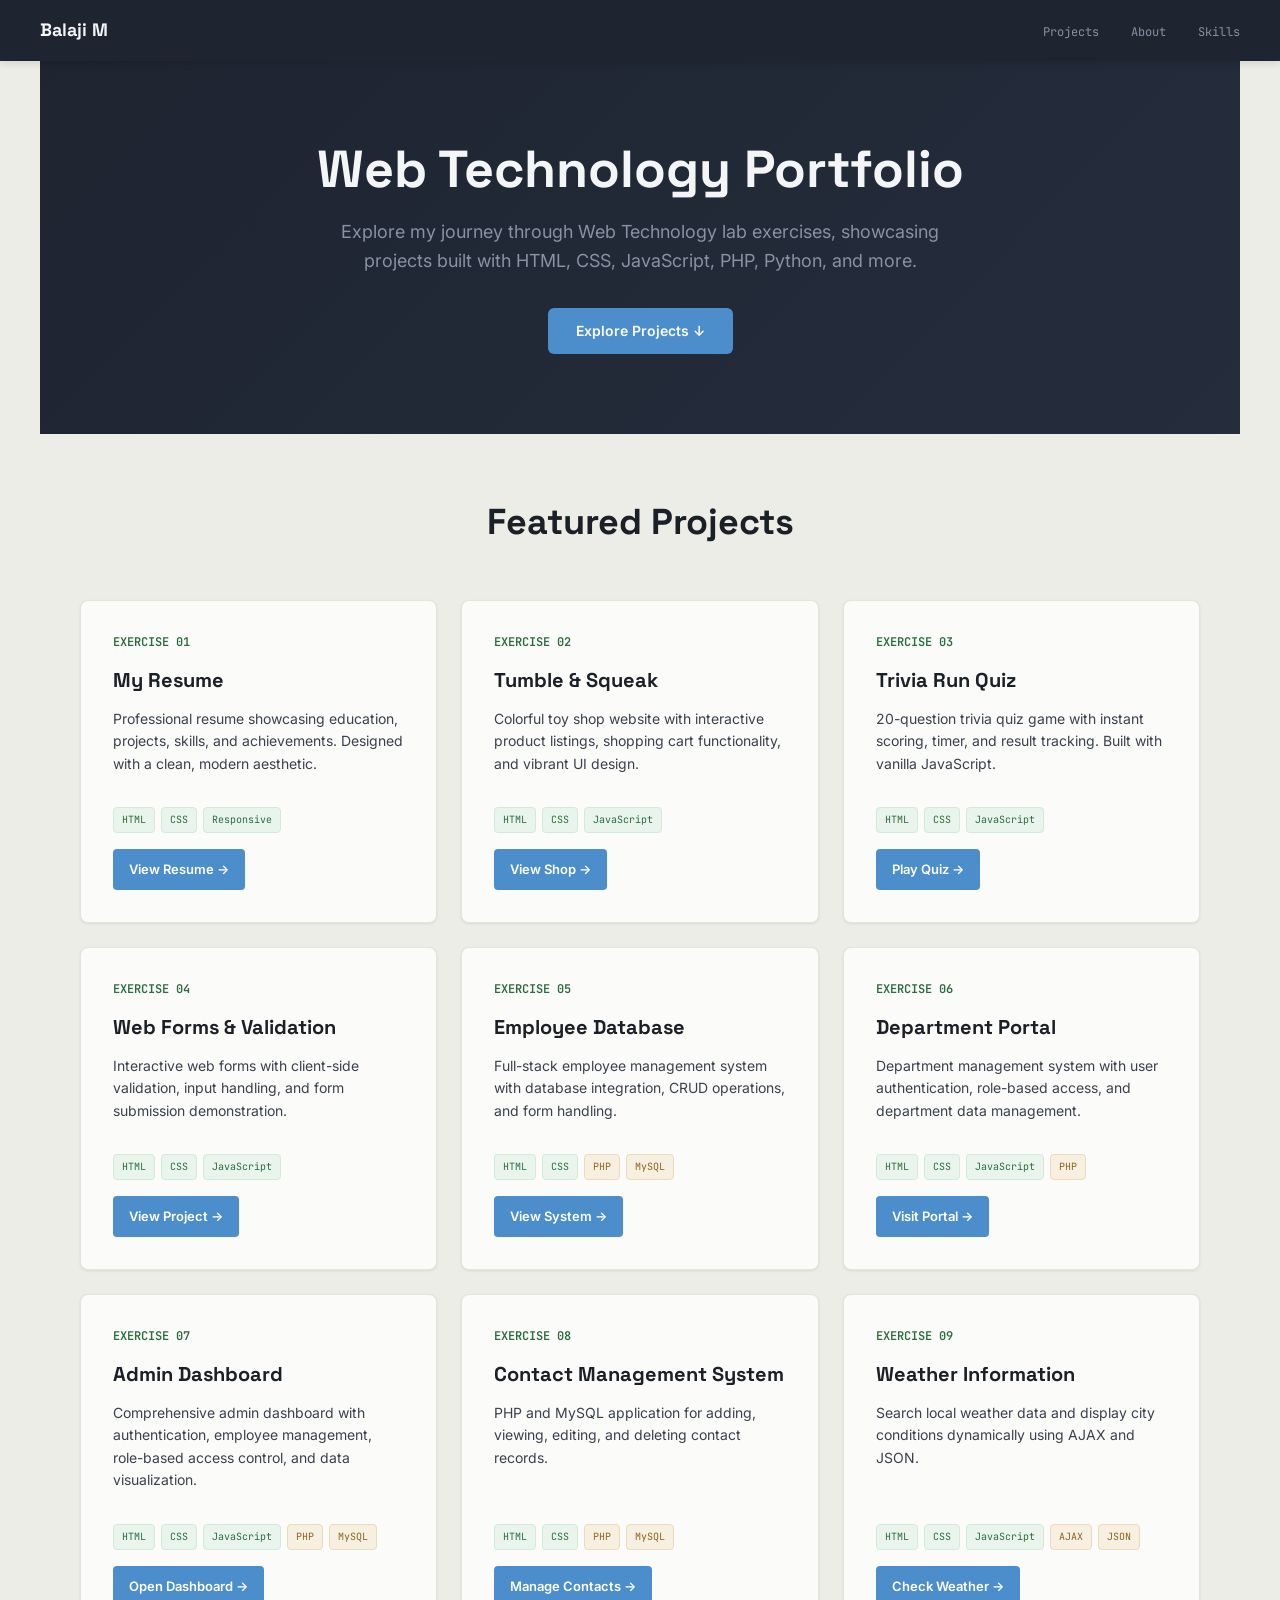
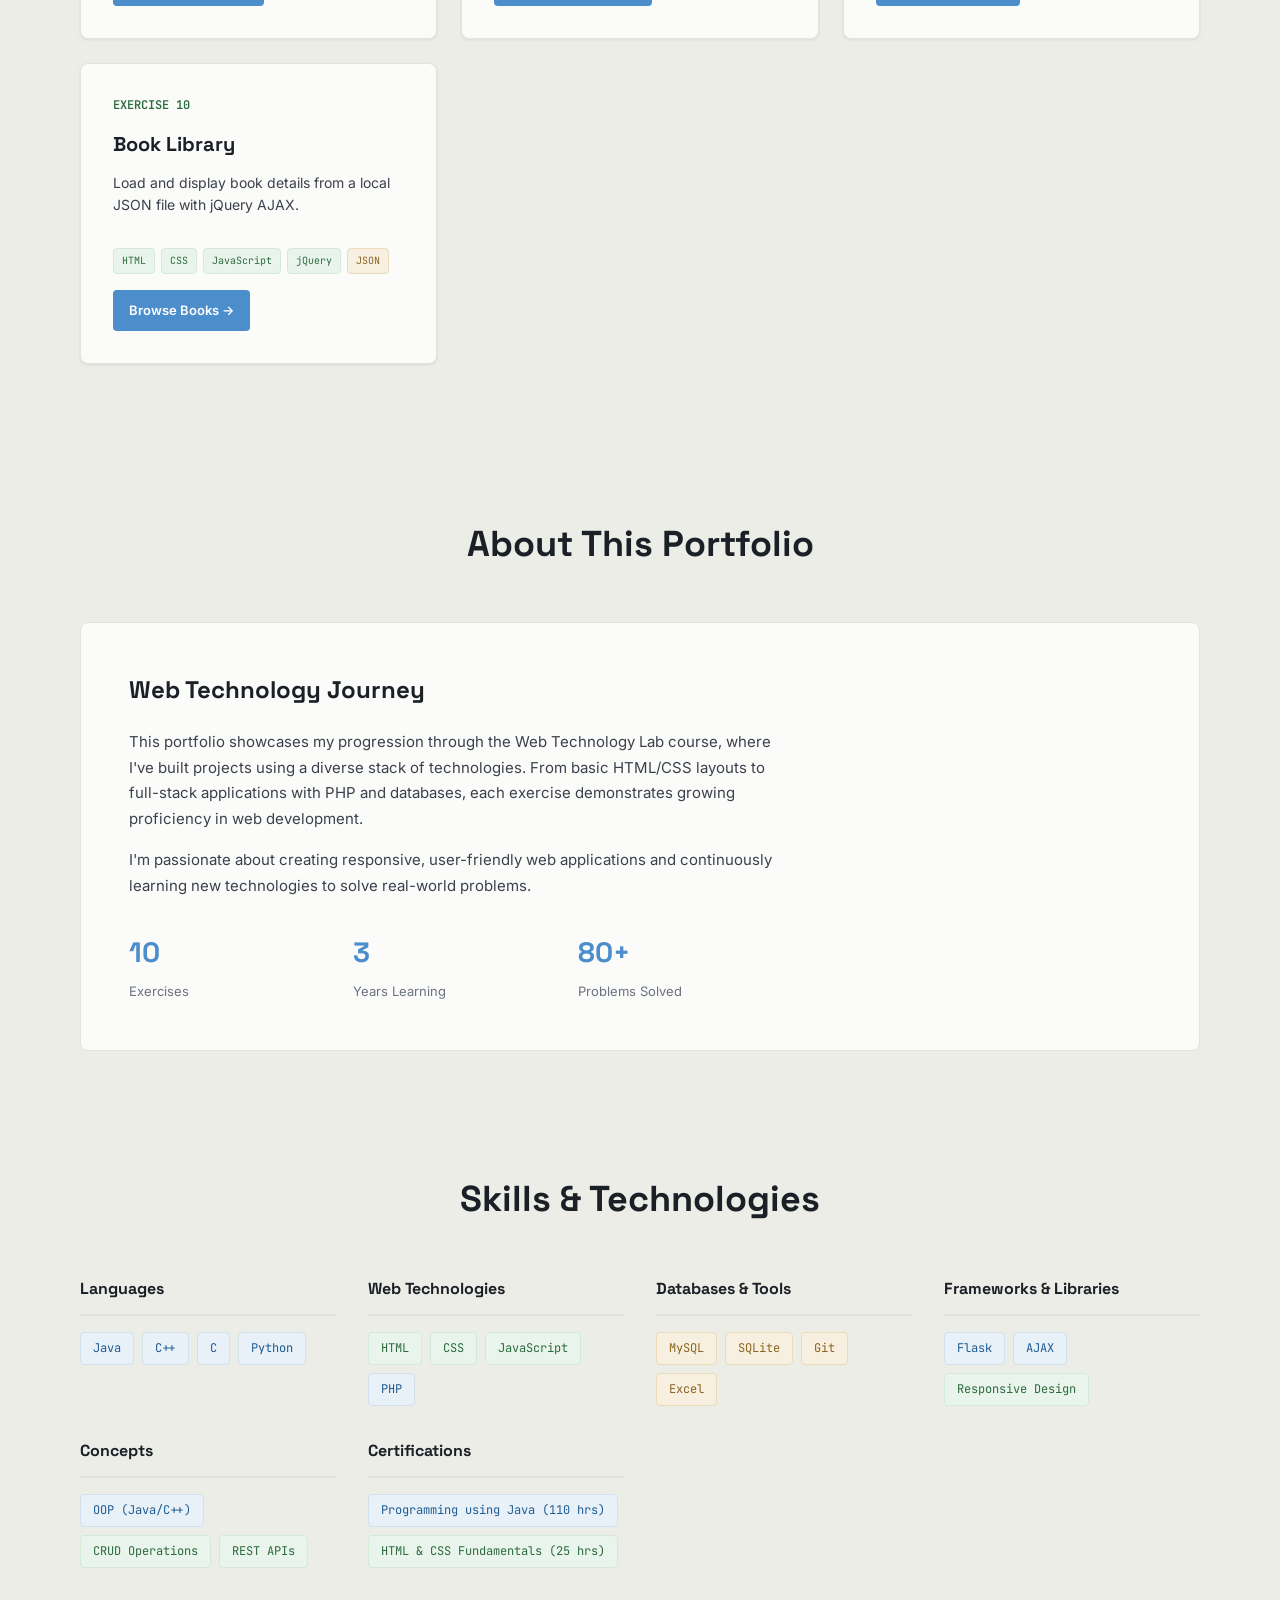
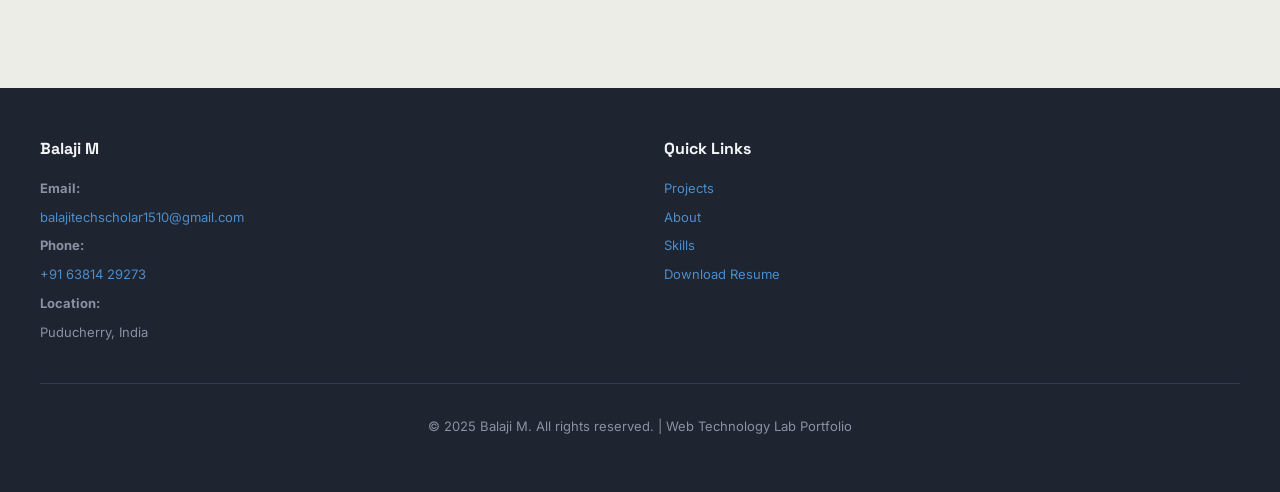
==== commit 411c17e2: "Update portfolio with exercises 8 to 10 Co-authored-by: Copilot <223556219+Copilot@users.noreply.git" ====
--- a/index.html
+++ b/index.html
@@ -521,6 +521,50 @@
         <a href="./Exercise-07/index.php" class="view-btn">Open Dashboard →</a>
       </div>
 
+      <!-- Exercise 08: Contact Management -->
+      <div class="project-card">
+        <div class="number">EXERCISE 08</div>
+        <h3>Contact Management System</h3>
+        <p>PHP and MySQL application for adding, viewing, editing, and deleting contact records.</p>
+        <div class="tech-stack">
+          <span class="web">HTML</span>
+          <span class="web">CSS</span>
+          <span class="tool">PHP</span>
+          <span class="tool">MySQL</span>
+        </div>
+        <a href="./Exercise-08/index.php" class="view-btn">Manage Contacts →</a>
+      </div>
+
+      <!-- Exercise 09: Weather Information -->
+      <div class="project-card">
+        <div class="number">EXERCISE 09</div>
+        <h3>Weather Information</h3>
+        <p>Search local weather data and display city conditions dynamically using AJAX and JSON.</p>
+        <div class="tech-stack">
+          <span class="web">HTML</span>
+          <span class="web">CSS</span>
+          <span class="web">JavaScript</span>
+          <span class="tool">AJAX</span>
+          <span class="tool">JSON</span>
+        </div>
+        <a href="./exercise-09/index.html" class="view-btn">Check Weather →</a>
+      </div>
+
+      <!-- Exercise 10: Book Library -->
+      <div class="project-card">
+        <div class="number">EXERCISE 10</div>
+        <h3>Book Library</h3>
+        <p>Load and display book details from a local JSON file with jQuery AJAX.</p>
+        <div class="tech-stack">
+          <span class="web">HTML</span>
+          <span class="web">CSS</span>
+          <span class="web">JavaScript</span>
+          <span class="framework">jQuery</span>
+          <span class="tool">JSON</span>
+        </div>
+        <a href="./exercise-10/index.html" class="view-btn">Browse Books →</a>
+      </div>
+
     </div>
   </div>
 </section>
@@ -537,7 +581,7 @@
           <p>I'm passionate about creating responsive, user-friendly web applications and continuously learning new technologies to solve real-world problems.</p>
           <div class="about-stats">
             <div class="stat">
-              <div class="stat-number">7</div>
+              <div class="stat-number">10</div>
               <div class="stat-label">Exercises</div>
             </div>
             <div class="stat">
